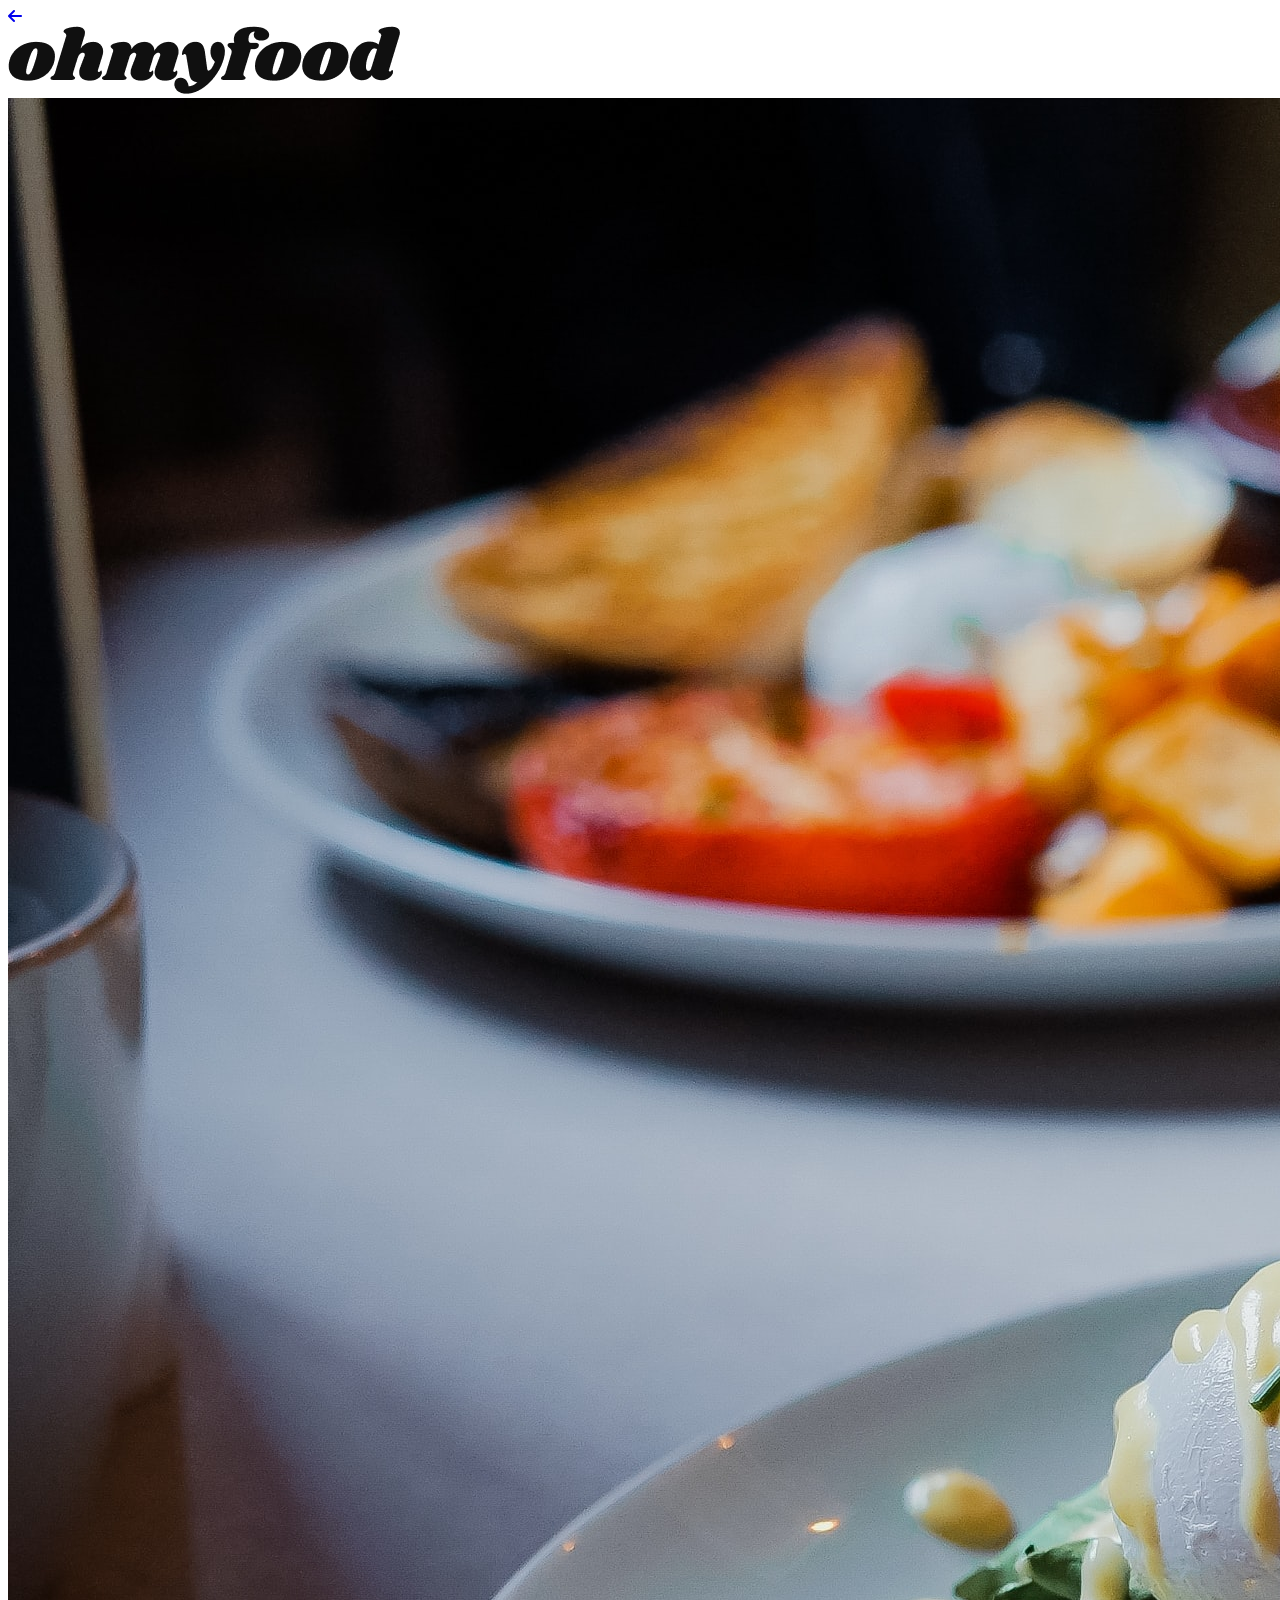
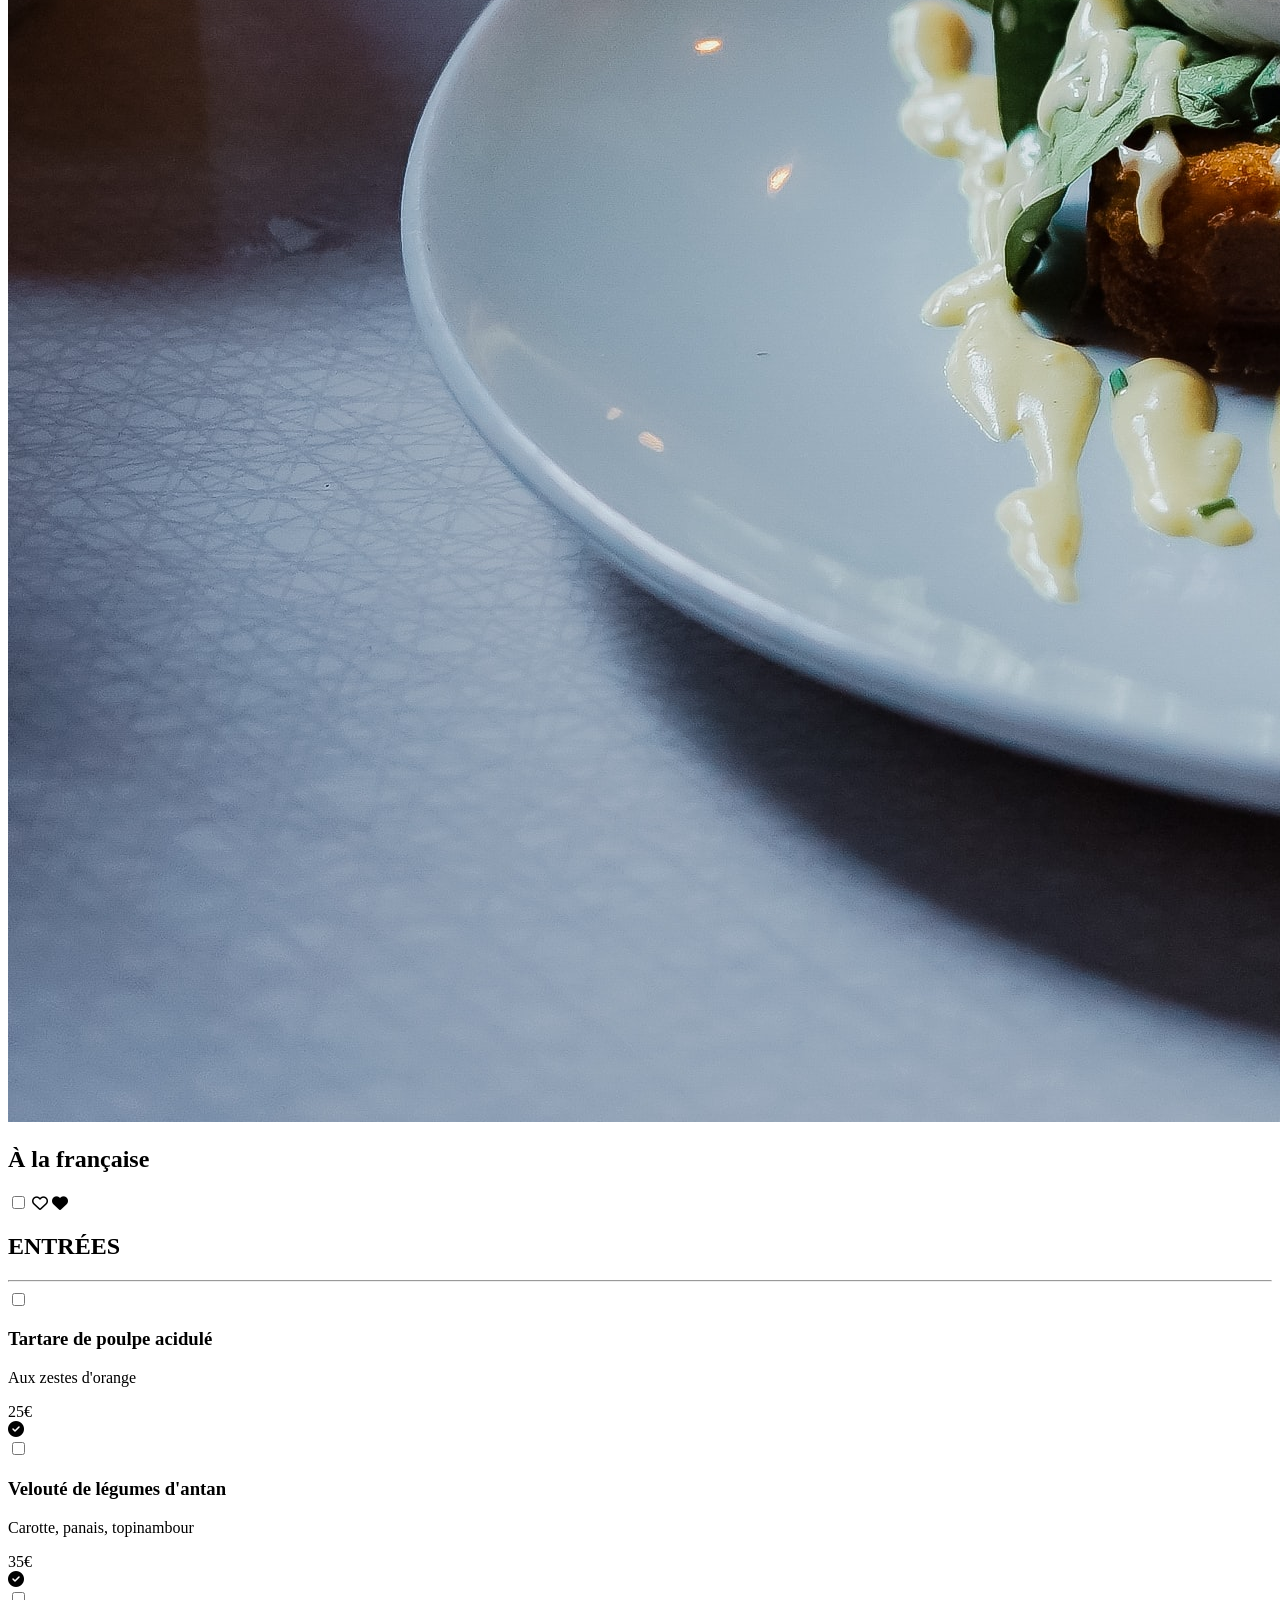
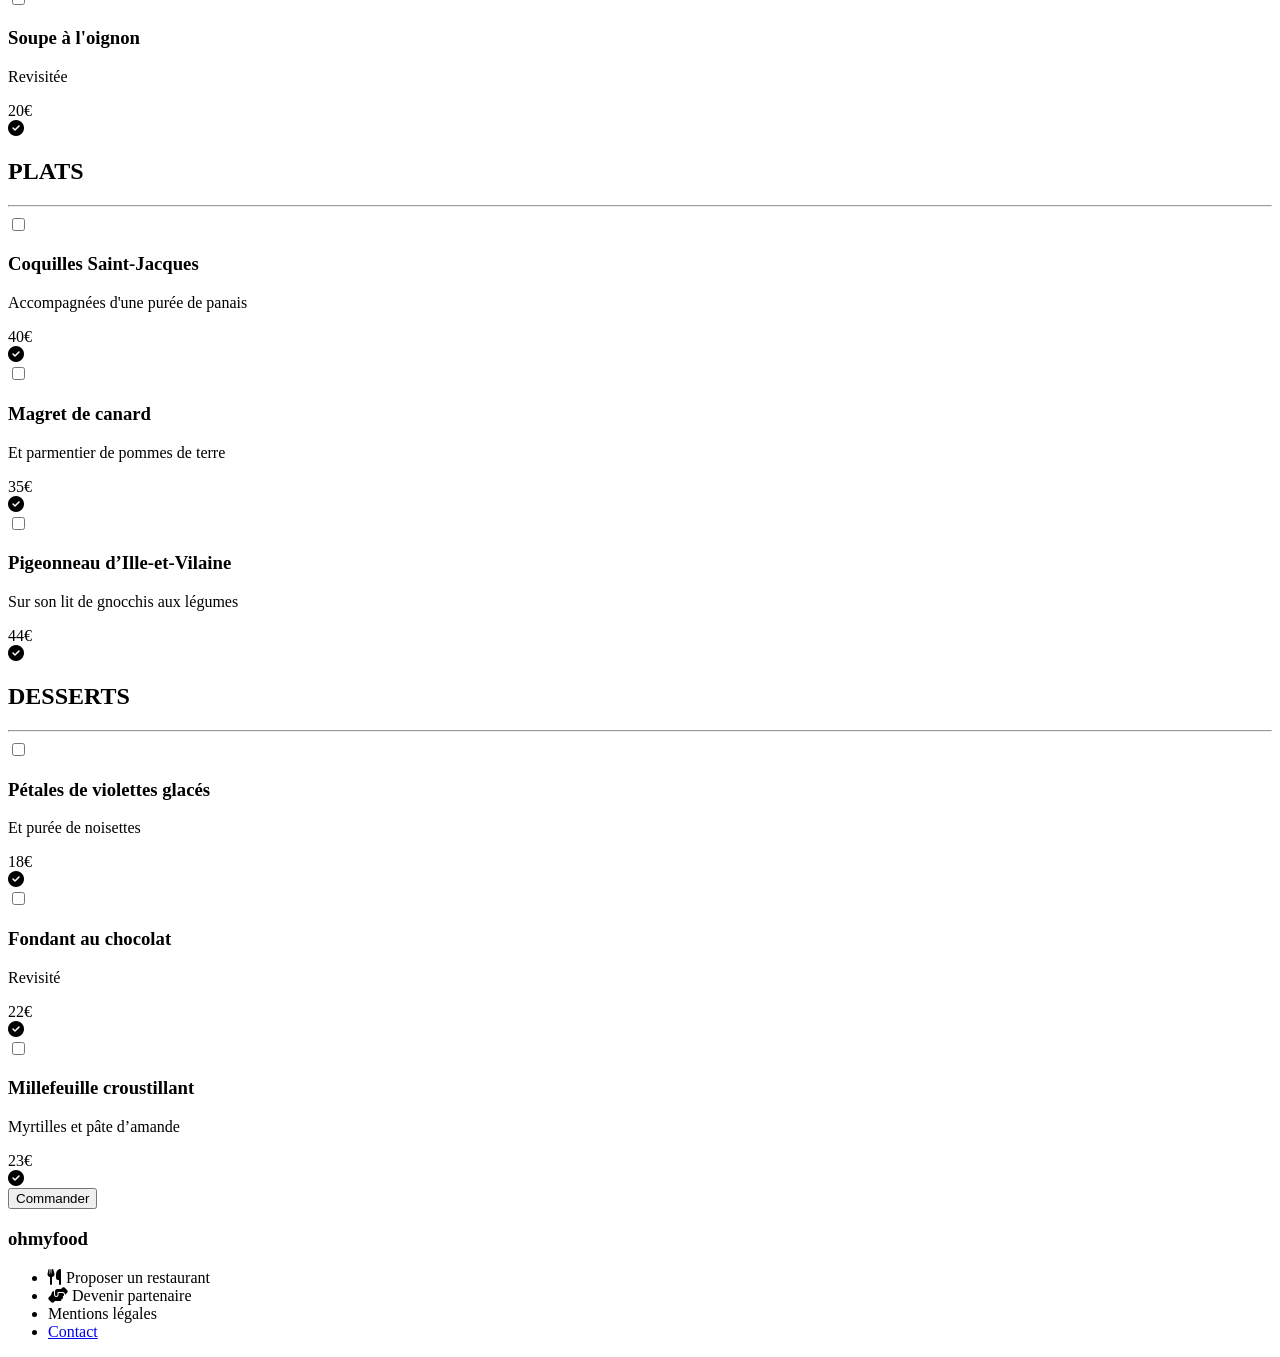
==== restaurants/ALaFrançaise.html @ 1962bb53 "vendredi" ====
<!DOCTYPE html>
<html lang="fr">
<head>
   <meta charset="UTF-8">
   <meta name="viewport" content="width=device-width, initial-scale=1.0">
   <title>OhMyFood - À la française</title>
   <link rel="preconnect" href="https://fonts.googleapis.com">
   <link rel="preconnect" href="https://fonts.gstatic.com" crossorigin>
   <link href="https://fonts.googleapis.com/css2?family=Inter:ital,opsz,wght@0,14..32,100..900;1,14..32,100..900&family=Roboto:ital,wght@0,100..900;1,100..900&display=swap" rel="stylesheet">
   <link rel="stylesheet" href="https://cdnjs.cloudflare.com/ajax/libs/font-awesome/6.2.1/css/all.min.css"
      integrity="sha512-MV7K8+y+gLIBoVD59lQIYicR65iaqukzvf/nwasF0nqhPay5w/9lJmVM2hMDcnK1OnMGCdVK+iQrJ7lzPJQd1w=="
      crossorigin="anonymous" referrerpolicy="no-referrer">
      <link rel="preconnect" href="https://fonts.googleapis.com">
   <link rel="preconnect" href="https://fonts.gstatic.com" crossorigin>
   <link href="https://fonts.googleapis.com/css2?family=Inter:ital,opsz,wght@0,14..32,100..900;1,14..32,100..900&family=Roboto:ital,wght@0,100..900;1,100..900&family=Shrikhand&display=swap" rel="stylesheet">
   <link rel="stylesheet"  href="./assets/styles/restaurants.css">
</head>

<body>
    <div class="main-container">
        <header>
           <div class="header-nav">
               <a href="/index.html" class="back-button">
                  <i class="fa-solid fa-arrow-left"></i>
               </a>
               <div class="header-logo-restaurants-page">
                 <img src="/assets/images/logo/ohmyfood.png" alt="Logo de la marque OhMyFood" class="logo">
               </div>
           </div>
        </header>
        <main>
            <div class="hero-image">
               <img src="/assets/images/restaurants/toa-heftiba-DQKerTsQwi0-unsplash.jpg" alt="Restaurant À la française" class="logo-restaurant">
            </div>
         
         <section class="menu-container">
            <header class="menu-header">
               <h1 class="title-menu"> À la française </h1> 
               <div class="card-saving">
                  <input type="checkbox" id="heart-saving" class="heart-checkbox">
                  <label for="heart-saving" class="heart-label">
                     <i class="fa-regular fa-heart empty-heart"></i>
                     <i class="fa-solid fa-heart full-heart"></i>
                  </label>
               </div>
            </header>
            
            <section class="section-menu">

               <h2 class="section-menu-title"> ENTRÉES </h2>
               <hr>
   
               <article class="menu-item">
                  <input type="checkbox" class="toggle">
                  <div class="menu-content">
                     <div class="menu-text">
                        <h3> Tartare de poulpe acidulé </h3>
                        <p> Aux zestes d'orange </p>
                     </div>
                     <div class="menu-price"> 25€ </div>
                  </div>
                  <div class="check-container">
                     <i class="fa-solid fa-circle-check icon-check"></i>
                  </div>
               </article>

               <article class="menu-item">
                  <input type="checkbox" class="toggle">
                  <div class="menu-content">
                     <div class="menu-text">
                        <h3> Velouté de légumes d'antan </h3>
                        <p> Carotte, panais, topinambour </p>
                     </div>
                     <div class="menu-price"> 35€ </div>
                  </div>
                  <div class="check-container">
                     <i class="fa-solid fa-circle-check icon-check"></i>
                  </div>
               </article>

               <article class="menu-item">
                  <input type="checkbox" class="toggle">
                  <div class="menu-content">
                     <div class="menu-text">
                        <h3> Soupe à l'oignon </h3>
                        <p> Revisitée </p>
                     </div>
                     <div class="menu-price"> 20€ </div>
                  </div>
                  <div class="check-container">
                     <i class="fa-solid fa-circle-check icon-check"></i>
                  </div>
               </article>

            </section>

            <section class="section-menu">

               <h2 class="section-menu-title"> PLATS </h2>
               <hr>

               <article class="menu-item">
                  <input type="checkbox" class="toggle">
                  <div class="menu-content">
                     <div class="menu-text">
                        <h3> Coquilles Saint-Jacques </h3>
                        <p> Accompagnées d'une purée de panais </p>
                     </div>
                     <div class="menu-price"> 40€ </div>
                  </div>
                  <div class="check-container">
                     <i class="fa-solid fa-circle-check icon-check"></i>
                  </div>
               </article>

               <article class="menu-item">
                  <input type="checkbox" class="toggle">
                  <div class="menu-content">
                     <div class="menu-text">
                        <h3> Magret de canard </h3>
                        <p> Et parmentier de pommes de terre </p>
                     </div>
                     <div class="menu-price"> 35€ </div>
                  </div>
                  <div class="check-container">
                     <i class="fa-solid fa-circle-check icon-check"></i>
                  </div>
               </article>

               <article class="menu-item">
                  <input type="checkbox" class="toggle">
                  <div class="menu-content">
                     <div class="menu-text">
                        <h3> Pigeonneau d’Ille-et-Vilaine </h3>
                        <p> Sur son lit de gnocchis aux légumes </p>
                     </div>
                     <div class="menu-price"> 44€ </div>
                  </div>
                  <div class="check-container">
                     <i class="fa-solid fa-circle-check icon-check"></i>
                  </div>
               </article>

            </section>

            <section class="section-menu">

               <h2 class="section-menu-title"> DESSERTS </h2>
               <hr>

               <article class="menu-item">
                  <input type="checkbox" class="toggle">
                  <div class="menu-content">
                     <div class="menu-text">
                        <h3> Pétales de violettes glacés </h3>
                        <p> Et purée de noisettes </p>
                     </div>
                     <div class="menu-price"> 18€ </div>
                  </div>
                  <div class="check-container">
                     <i class="fa-solid fa-circle-check icon-check"></i>
                  </div>
               </article>

               <article class="menu-item">
                  <input type="checkbox" class="toggle">
                  <div class="menu-content">
                     <div class="menu-text">
                        <h3> Fondant au chocolat </h3>
                        <p> Revisité </p>
                     </div>
                     <div class="menu-price"> 22€ </div>
                  </div>
                  <div class="check-container">
                     <i class="fa-solid fa-circle-check icon-check"></i>
                  </div>
               </article>

               <article class="menu-item">
                  <input type="checkbox" class="toggle">
                  <div class="menu-content">
                     <div class="menu-text">
                        <h3> Millefeuille croustillant </h3>
                        <p> Myrtilles et pâte d’amande </p>
                     </div>
                     <div class="menu-price"> 23€ </div>
                  </div>
                  <div class="check-container">
                     <i class="fa-solid fa-circle-check icon-check"></i>
                  </div>
               </article>

            </section>

            <div class="btn-container">
               <button class="btn"> Commander </button>
            </div>

         </section>

         </main>
         <footer class="footer">
         <div class="footer-container">
            <h3 class="footer-title">ohmyfood</h3>
            <div class="footer-links">
               <ul class="footer-groupe">
                  <li> <i class="fa-solid fa-utensils icon-footer"></i> Proposer un restaurant </li>
                  <li> <i class="fa-solid fa-handshake-angle icon-footer"></i> Devenir partenaire </li>
                  <li class="footer-mention"> Mentions légales </li>
                  <li> <a href="mailto:ohmyfood@goodfood.fr"> Contact </a> </li> 
               </ul>
            </div>
         </div>
      </footer>
    </div>
</body>
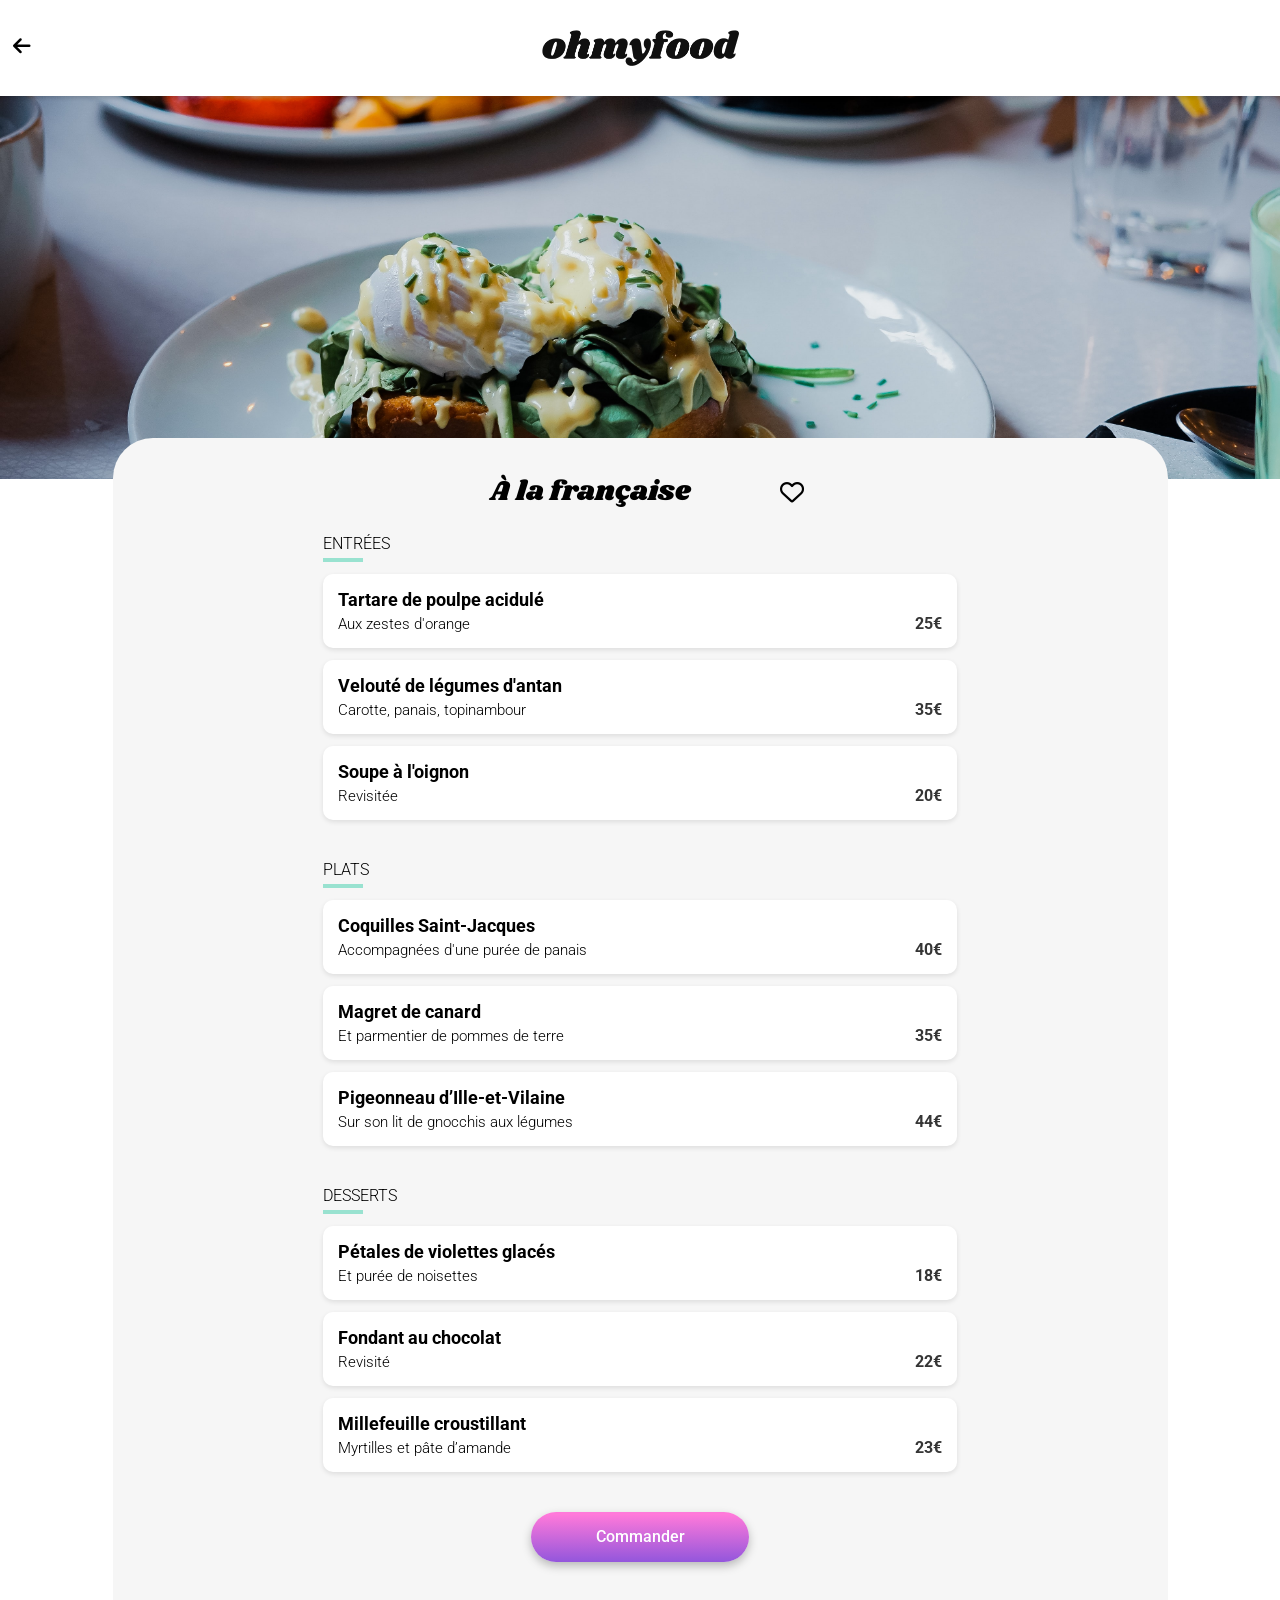
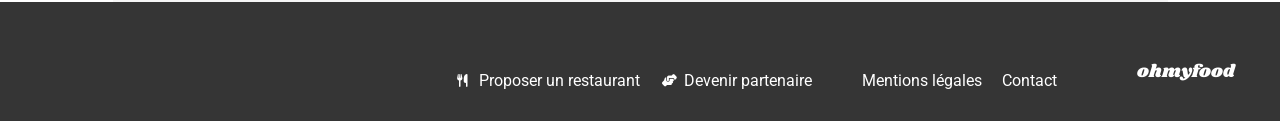
==== commit 1427dee4: "vendredi" ====
--- a/restaurants/ALaFrançaise.html
+++ b/restaurants/ALaFrançaise.html
@@ -13,7 +13,7 @@
       <link rel="preconnect" href="https://fonts.googleapis.com">
    <link rel="preconnect" href="https://fonts.gstatic.com" crossorigin>
    <link href="https://fonts.googleapis.com/css2?family=Inter:ital,opsz,wght@0,14..32,100..900;1,14..32,100..900&family=Roboto:ital,wght@0,100..900;1,100..900&family=Shrikhand&display=swap" rel="stylesheet">
-   <link rel="stylesheet"  href="./assets/styles/restaurants.css">
+   <link rel="stylesheet"  href="/assets/styles/restaurants.css">
 </head>
 
 <body>
--- a/assets/styles/restaurants.css
+++ b/assets/styles/restaurants.css
@@ -0,0 +1,577 @@
+a {
+  color: inherit;
+  text-decoration: none;
+}
+
+html, body {
+  margin: 0 auto;
+  width: 100%;
+}
+
+.main-container {
+  width: 100%;
+}
+
+* {
+  font-family: "Roboto", sans-serif;
+}
+
+.header-nav {
+  display: flex;
+  flex-direction: column;
+  justify-content: center;
+  width: 100%;
+}
+.header-nav .back-button {
+  display: flex;
+  align-items: center;
+  font-size: 20px;
+  text-decoration: none;
+  color: black;
+  position: absolute;
+  left: 13px;
+  top: 23px;
+  cursor: pointer;
+  z-index: 2;
+}
+.header-nav .header-logo,
+.header-nav .header-logo-restaurants-page {
+  display: flex;
+  justify-content: center;
+  align-items: center;
+  height: 63px;
+  box-shadow: 0px 2px 4px 0px rgba(0, 0, 0, 0.1490196078);
+  z-index: 1;
+}
+
+.logo {
+  width: 197px;
+  height: 36px;
+}
+
+.city-input {
+  display: flex;
+  background-color: #EAEAEA;
+  height: 50px;
+  justify-content: center;
+  align-items: center;
+  box-shadow: 0px 4px 4px 0px rgba(0, 0, 0, 0.2509803922);
+}
+@media screen and (min-width: 768px) {
+  .city-input {
+    box-shadow: none;
+  }
+}
+.city-input input {
+  background-color: #EAEAEA;
+  border: none;
+  font-weight: 500;
+  font-size: 16px;
+  width: 109px;
+}
+.city-input .map-pin {
+  margin-right: 17px;
+}
+.city-input input::-moz-placeholder {
+  color: #353535;
+}
+.city-input input::placeholder,
+.city-input .map-pin {
+  color: #353535;
+}
+
+/****** Responsive Design ******/
+@media screen and (min-width: 768px) {
+  .header-nav .header-logo,
+  .header-nav .header-logo-restaurants-page {
+    height: 96px;
+  }
+  .header-nav .header-logo {
+    box-shadow: none;
+  }
+  .header-nav .back-button {
+    top: 36px;
+  }
+}
+a {
+  color: inherit;
+  text-decoration: none;
+}
+
+html, body {
+  margin: 0 auto;
+  width: 100%;
+}
+
+.main-container {
+  width: 100%;
+}
+
+* {
+  font-family: "Roboto", sans-serif;
+}
+
+.btn {
+  width: 218px;
+  height: 50px;
+  line-height: 50px;
+  border-radius: 25px;
+  border: none;
+  background: linear-gradient(0deg, #9356DC 0%, #ff79da 95%);
+  box-shadow: 0px 4px 10px rgba(0, 0, 0, 0.2509803922);
+  color: #ffffff;
+  font-weight: 500;
+  font-size: 16px;
+  cursor: pointer;
+  transition: all 0.3s ease-in-out;
+}
+.btn:hover {
+  box-shadow: 0px 4px 15px rgba(0, 0, 0, 0.3490196078);
+  opacity: 0.85;
+}
+
+a {
+  color: inherit;
+  text-decoration: none;
+}
+
+html, body {
+  margin: 0 auto;
+  width: 100%;
+}
+
+.main-container {
+  width: 100%;
+}
+
+* {
+  font-family: "Roboto", sans-serif;
+}
+
+.card-saving {
+  position: absolute;
+  bottom: 30px;
+  right: 30px;
+}
+.card-saving .heart-checkbox {
+  display: none;
+}
+.card-saving .heart-checkbox:checked + .heart-label .full-heart {
+  opacity: 1;
+  transition: opacity 1s ease;
+}
+.card-saving .heart-checkbox:checked + .heart-label .empty-heart {
+  opacity: 0;
+  transition: opacity 1s ease;
+}
+.card-saving .heart-label {
+  position: relative;
+  display: inline-block;
+  width: 20px;
+  height: 20px;
+  cursor: pointer;
+}
+.card-saving .heart-label .full-heart,
+.card-saving .heart-label .empty-heart {
+  font-size: 24px;
+  position: absolute;
+  top: 0;
+  left: 0;
+  transition: opacity 1s ease;
+}
+.card-saving .heart-label .full-heart {
+  opacity: 0;
+  transition: opacity 1s ease;
+  background: linear-gradient(0deg, #9356DC 0%, #ff79da 95%);
+  -webkit-background-clip: text;
+          background-clip: text;
+  color: transparent;
+  transition: opacity 1s ease;
+}
+
+@media screen and (min-width: 768px) {
+  .card-saving .heart-label:hover .full-heart {
+    opacity: 1;
+    transition: opacity 1s ease;
+  }
+  .card-saving .heart-label:hover .empty-heart {
+    opacity: 0;
+    transition: opacity 1s ease;
+  }
+}
+a {
+  color: inherit;
+  text-decoration: none;
+}
+
+html, body {
+  margin: 0 auto;
+  width: 100%;
+}
+
+.main-container {
+  width: 100%;
+}
+
+* {
+  font-family: "Roboto", sans-serif;
+}
+
+.footer {
+  background-color: #353535;
+  color: #ffffff;
+  padding: 20px;
+}
+.footer .footer-container {
+  display: flex;
+  flex-direction: column;
+}
+.footer .footer-container .footer-title {
+  font-family: "Shrikhand", cursive;
+  font-weight: 400;
+  font-size: 18px;
+  margin-bottom: 16px;
+}
+.footer .footer-container .footer-links {
+  display: flex;
+  flex-direction: column;
+  list-style: none;
+}
+.footer .footer-container .footer-links .footer-groupe {
+  display: flex;
+  flex-direction: column;
+  padding: 0;
+  gap: 8px;
+  margin-bottom: 0;
+}
+.footer .footer-container .footer-links li {
+  display: flex;
+  align-items: center;
+  gap: 8px;
+}
+.footer .footer-container .footer-links li .icon-footer {
+  font-size: 16px;
+  width: 16px;
+  height: 16px;
+  transform: scale(0.75, 0.81);
+  display: inline-block;
+}
+.footer .footer-container .footer-links .footer-mention {
+  margin: 0px;
+}
+.footer .footer-container .footer-links .footer-groupe a {
+  margin: 0px;
+}
+
+/****** Responsive Design ******/
+@media screen and (min-width: 768px) {
+  .footer {
+    padding-top: 57px;
+  }
+  .footer .footer-container {
+    justify-content: flex-end;
+    align-items: center;
+    flex-direction: row;
+    width: 100%;
+    max-width: 1440px;
+    margin: 0 auto;
+  }
+  .footer .footer-container .footer-title {
+    order: 2;
+    margin-right: 25px;
+  }
+  .footer .footer-container .footer-links {
+    justify-content: space-between;
+    gap: 40px;
+  }
+  .footer .footer-container .footer-links .footer-groupe {
+    flex-direction: row;
+    gap: 20px;
+  }
+  .footer .footer-container .footer-links li {
+    margin: 0px;
+  }
+  .footer .footer-container .footer-links .footer-mention {
+    padding-left: 30px;
+  }
+  .footer .footer-container .footer-links .footer-groupe a {
+    padding-right: 80px;
+  }
+}
+a {
+  color: inherit;
+  text-decoration: none;
+}
+
+html, body {
+  margin: 0 auto;
+  width: 100%;
+}
+
+.main-container {
+  width: 100%;
+}
+
+* {
+  font-family: "Roboto", sans-serif;
+}
+
+a {
+  color: inherit;
+  text-decoration: none;
+}
+
+html, body {
+  margin: 0 auto;
+  width: 100%;
+}
+
+.main-container {
+  width: 100%;
+}
+
+* {
+  font-family: "Roboto", sans-serif;
+}
+
+.loader-container {
+  position: fixed;
+  top: 0;
+  left: 0;
+  width: 100vw;
+  height: 100vh;
+  background: white;
+  display: flex;
+  flex-direction: column;
+  justify-content: center;
+  align-items: center;
+  z-index: 9999;
+  animation: fadeOut 4s ease-out forwards;
+}
+.loader-container .loader {
+  display: flex;
+  gap: 20px;
+}
+.loader-container .loader i {
+  font-size: 5rem;
+  color: #9356DC;
+  animation: pulse 3s infinite ease-in-out;
+}
+
+.loader i:nth-child(1) {
+  animation-delay: 0s;
+}
+
+.loader i:nth-child(2) {
+  animation-delay: 0.25s;
+}
+
+.loader i:nth-child(3) {
+  animation-delay: 0.5s;
+}
+
+@keyframes pulse {
+  0% {
+    transform: scale(0.5);
+    opacity: 0.3;
+  }
+  50% {
+    transform: scale(1.2);
+    opacity: 1;
+  }
+  100% {
+    transform: scale(0.5);
+    opacity: 0.3;
+  }
+}
+@keyframes fadeOut {
+  0% {
+    opacity: 1;
+    visibility: visible;
+  }
+  100% {
+    opacity: 0;
+    visibility: hidden;
+  }
+}
+* {
+  margin: 0;
+  padding: 0;
+  box-sizing: border-box;
+  font-family: "Roboto", sans-serif;
+}
+
+.logo-restaurant {
+  width: 100%;
+  height: 250px;
+  -o-object-fit: cover;
+     object-fit: cover;
+}
+
+.menu-container {
+  position: relative;
+  background-color: #F6F6F6;
+  padding: 23px 13px 40px;
+  margin-top: -50px;
+  border-radius: 40px 40px 0 0;
+}
+.menu-container .menu-header {
+  position: relative;
+  display: flex;
+  justify-content: space-between;
+  align-items: center;
+  padding: 10px 0 22px;
+}
+.menu-container .menu-header .title-menu {
+  font-family: "Shrikhand", cursive;
+  font-weight: 400;
+  font-size: 28px;
+}
+.menu-container .btn-container {
+  display: flex;
+  justify-content: center;
+}
+
+@keyframes fadeIn {
+  from {
+    opacity: 0;
+    transform: translateX(-20px);
+  }
+  to {
+    opacity: 1;
+    transform: translateX(0);
+  }
+}
+.section-menu:nth-of-type(1) {
+  animation-delay: 0.5s;
+}
+
+.section-menu:nth-of-type(2) {
+  animation-delay: 1s;
+}
+
+.section-menu:nth-of-type(3) {
+  animation-delay: 1.5s;
+}
+
+.section-menu {
+  margin: 20px 0 40px;
+  opacity: 0;
+  animation: fadeIn 0.8s ease-out forwards;
+}
+.section-menu-title {
+  font-size: 16px;
+  font-weight: 300;
+  margin-bottom: 5px;
+}
+.section-menu hr {
+  margin-bottom: 12px;
+  width: 40px;
+  border: 2px solid #99e2d0;
+}
+.section-menu .menu-item {
+  display: flex;
+  align-items: center;
+  background: #ffffff;
+  padding: 15px;
+  border-radius: 10px;
+  justify-content: space-between;
+  margin-bottom: 12px;
+  box-shadow: 0 2px 5px rgba(0, 0, 0, 0.1019607843);
+  position: relative;
+  overflow: hidden;
+}
+.section-menu .menu-item .menu-content {
+  display: flex;
+  align-items: end;
+  flex-grow: 1;
+  justify-content: space-between;
+  white-space: nowrap;
+  overflow: hidden;
+  text-overflow: ellipsis;
+}
+.section-menu .menu-item .menu-content .menu-text {
+  flex: 1;
+  min-width: 0;
+}
+.section-menu .menu-item .menu-content .menu-text h3 {
+  font-size: 18px;
+  margin-bottom: 5px;
+  white-space: nowrap;
+  overflow: hidden;
+  text-overflow: ellipsis;
+}
+.section-menu .menu-item .menu-content .menu-text p {
+  font-size: 15px;
+  font-weight: 300;
+  white-space: nowrap;
+  overflow: hidden;
+  text-overflow: ellipsis;
+}
+.section-menu .menu-item .menu-content .menu-price {
+  font-weight: bold;
+  transition: margin 0.2s ease-in-out;
+  flex-shrink: 0;
+  color: #353535;
+}
+.section-menu .menu-item .check-container {
+  position: absolute;
+  right: 0;
+  top: 50%;
+  transform: translateY(-50%);
+  background-color: #99e2d0;
+  padding: 28px 20px;
+  margin-right: -60px;
+  transition: margin 0.2s ease-in-out;
+}
+.section-menu .menu-item .check-container .icon-check {
+  color: #ffffff;
+  font-size: 20px;
+}
+.section-menu .menu-item .toggle {
+  position: absolute;
+  inset: 0;
+  opacity: 0;
+  cursor: pointer;
+}
+.section-menu .menu-item .toggle:checked ~ .check-container {
+  margin-right: 0;
+}
+.section-menu .menu-item .toggle:checked ~ .menu-content .menu-price {
+  margin-right: 60px;
+}
+
+/****** Responsive Design ******/
+@media screen and (min-width: 768px) {
+  .menu-item:hover .check-container {
+    margin-right: 0;
+  }
+  .menu-item:hover .menu-price {
+    margin-right: 60px;
+  }
+  .menu-container {
+    max-width: 1055px;
+    margin: -45px auto 0;
+  }
+  .menu-container .section-menu {
+    max-width: 634px;
+    margin: 0 auto 40px;
+  }
+  .toggle {
+    pointer-events: none;
+  }
+  .logo-restaurant {
+    height: 383px;
+  }
+  .menu-header {
+    justify-content: center;
+    width: 300px;
+    margin: 0 auto;
+  }
+  .card-saving {
+    right: -10px;
+  }
+  .back-button {
+    top: 38px;
+  }
+}/*# sourceMappingURL=restaurants.css.map */
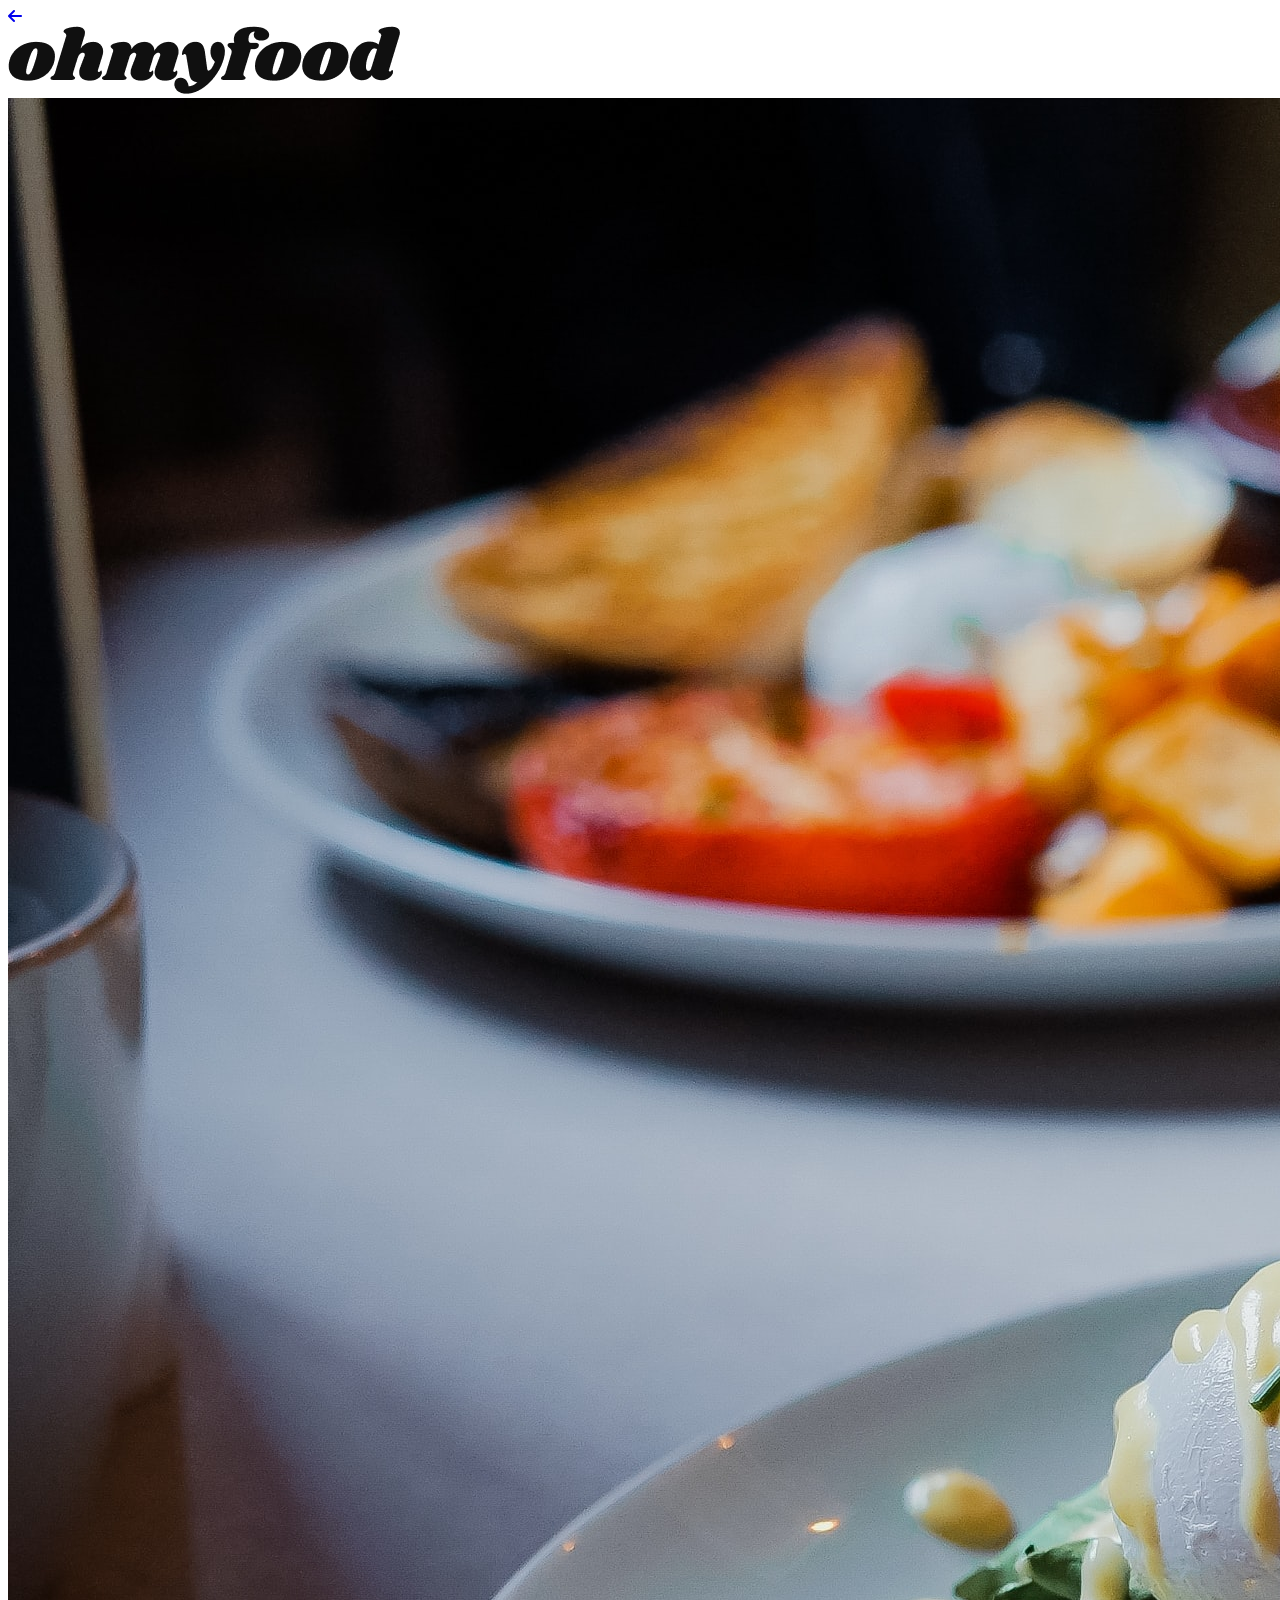
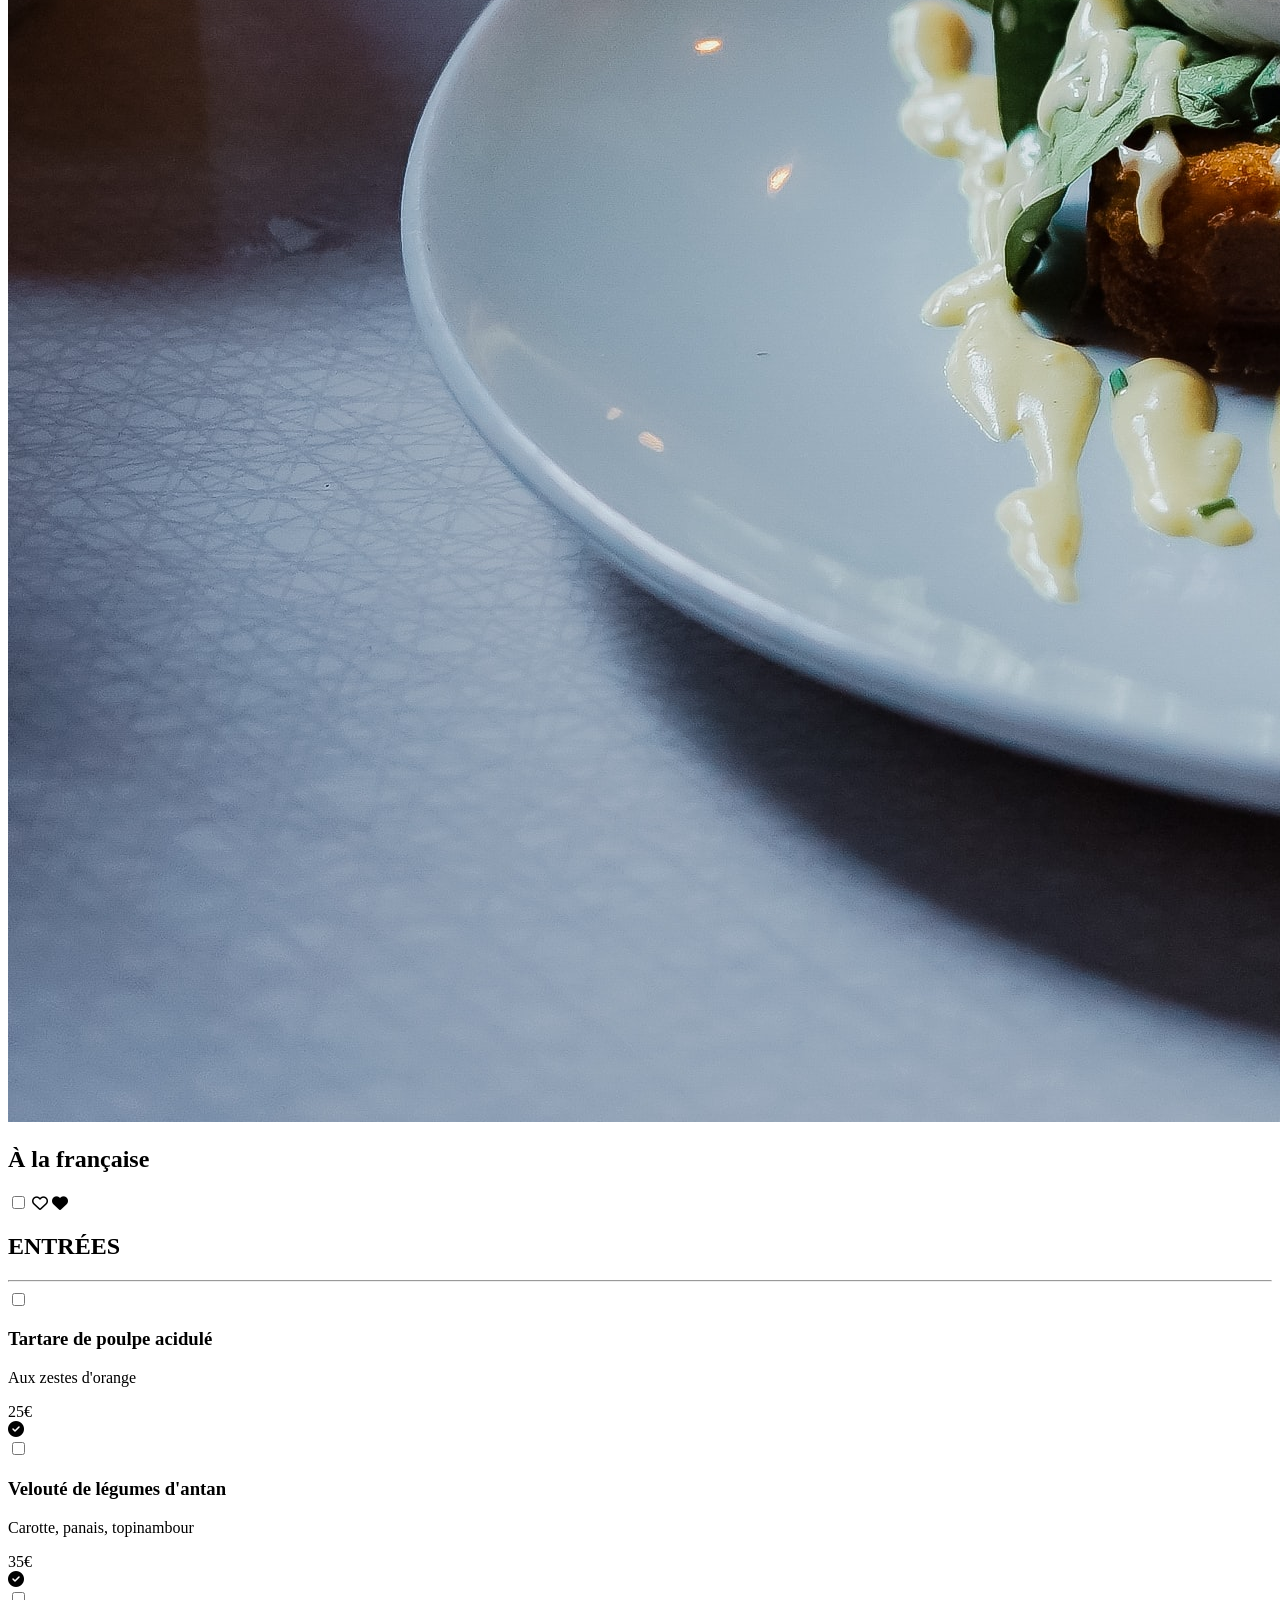
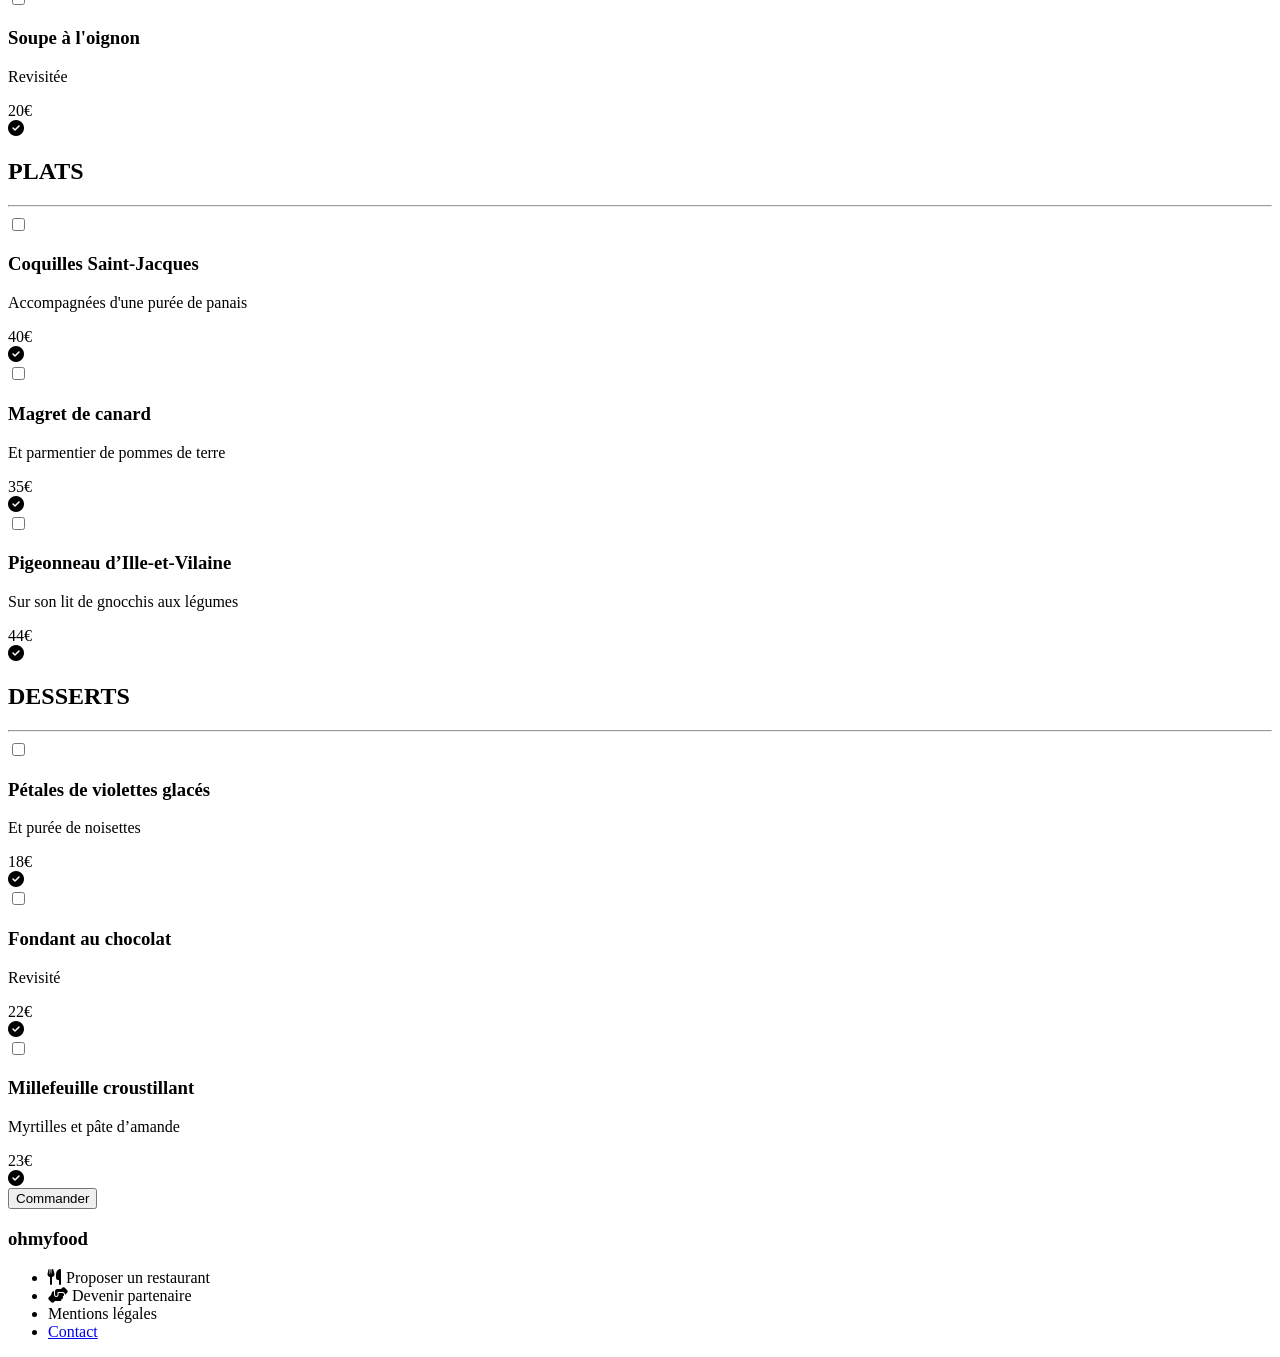
==== commit 7ae7d29e: "vendredi" ====
--- a/restaurants/ALaFrançaise.html
+++ b/restaurants/ALaFrançaise.html
@@ -13,7 +13,7 @@
       <link rel="preconnect" href="https://fonts.googleapis.com">
    <link rel="preconnect" href="https://fonts.gstatic.com" crossorigin>
    <link href="https://fonts.googleapis.com/css2?family=Inter:ital,opsz,wght@0,14..32,100..900;1,14..32,100..900&family=Roboto:ital,wght@0,100..900;1,100..900&family=Shrikhand&display=swap" rel="stylesheet">
-   <link rel="stylesheet"  href="/assets/styles/restaurants.css">
+   <link rel="stylesheet"  href="assets/styles/restaurants.css">
 </head>
 
 <body>
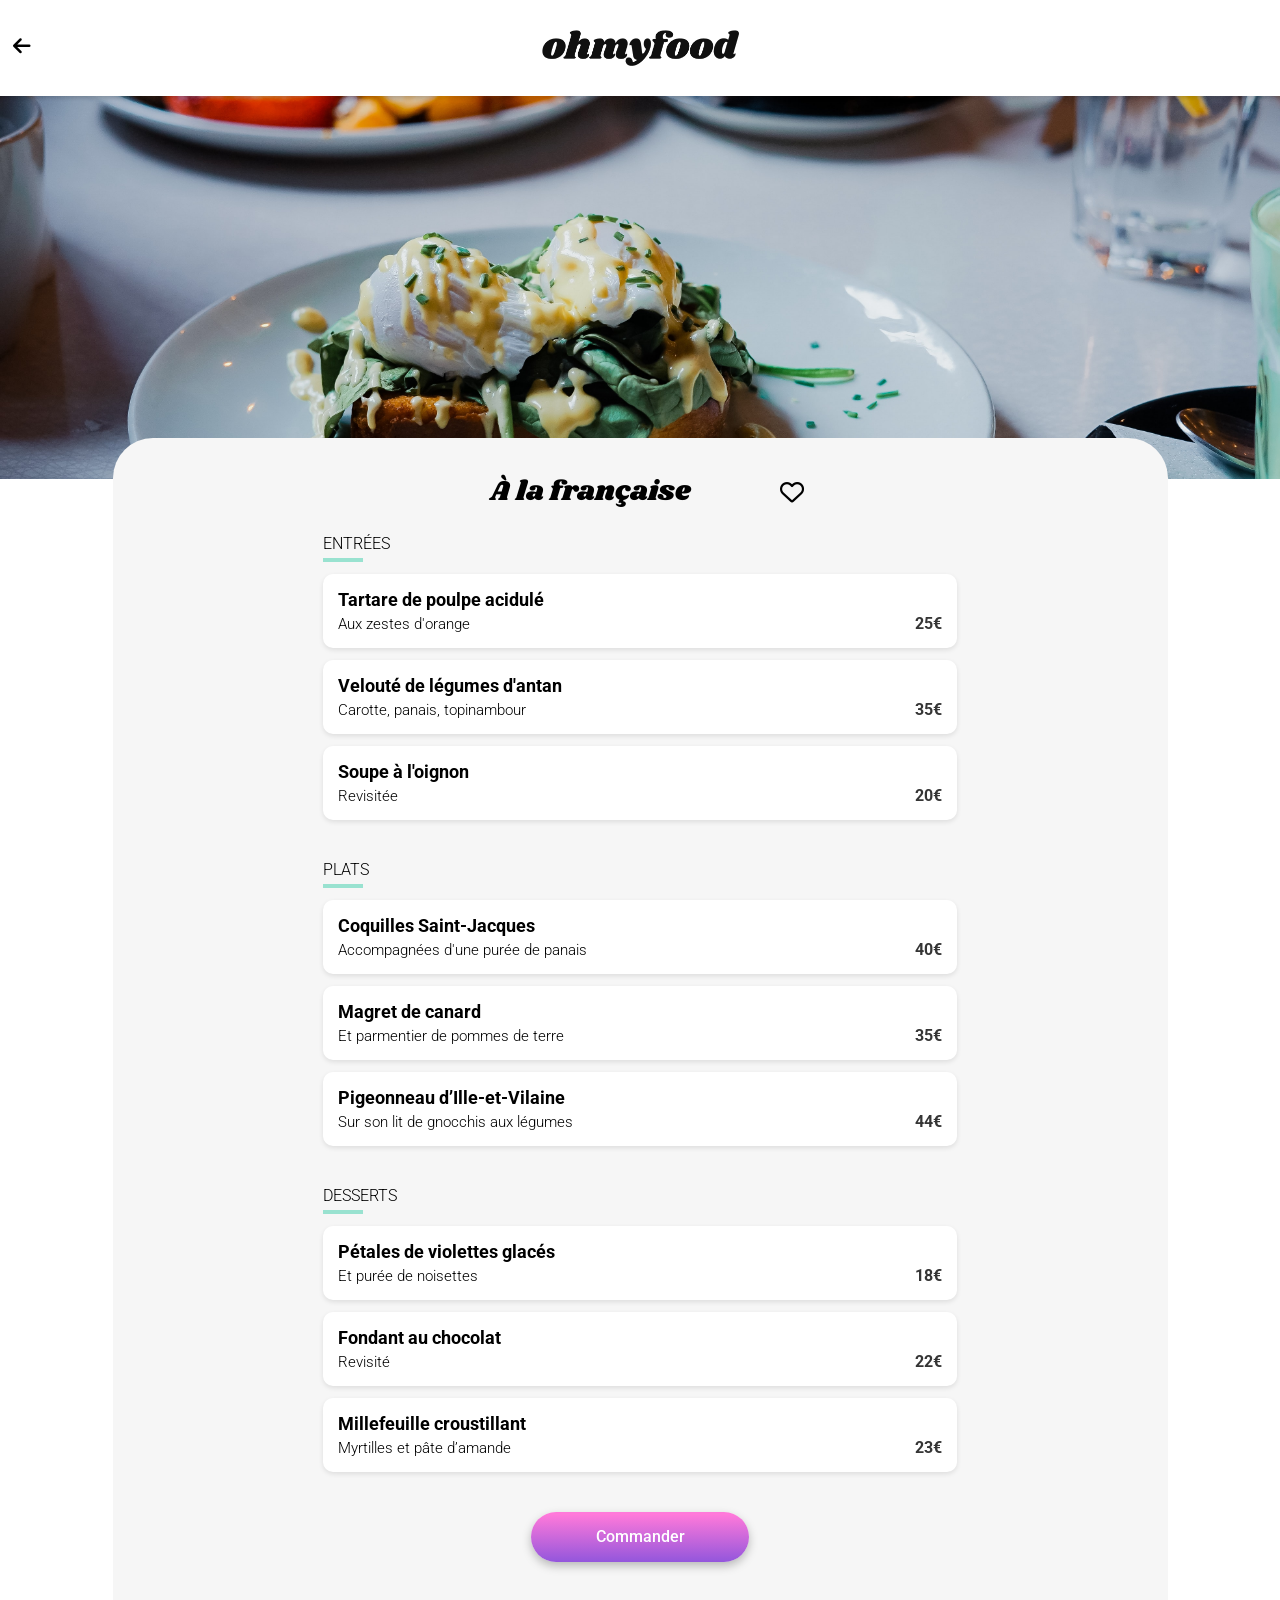
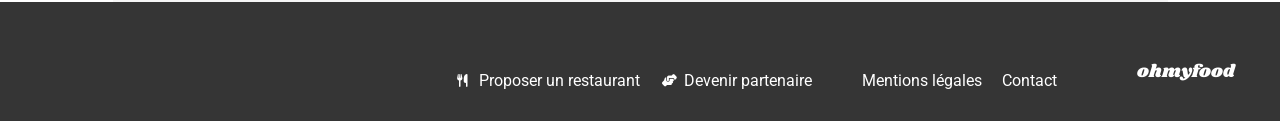
==== commit ea586e5a: "vendredi" ====
--- a/restaurants/ALaFrançaise.html
+++ b/restaurants/ALaFrançaise.html
@@ -13,7 +13,7 @@
       <link rel="preconnect" href="https://fonts.googleapis.com">
    <link rel="preconnect" href="https://fonts.gstatic.com" crossorigin>
    <link href="https://fonts.googleapis.com/css2?family=Inter:ital,opsz,wght@0,14..32,100..900;1,14..32,100..900&family=Roboto:ital,wght@0,100..900;1,100..900&family=Shrikhand&display=swap" rel="stylesheet">
-   <link rel="stylesheet"  href="assets/styles/restaurants.css">
+   <link rel="stylesheet"  href="/assets/styles/restaurants.css">
 </head>
 
 <body>
--- a/assets/styles/restaurants.css
+++ b/assets/styles/restaurants.css
@@ -0,0 +1,577 @@
+a {
+  color: inherit;
+  text-decoration: none;
+}
+
+html, body {
+  margin: 0 auto;
+  width: 100%;
+}
+
+.main-container {
+  width: 100%;
+}
+
+* {
+  font-family: "Roboto", sans-serif;
+}
+
+.header-nav {
+  display: flex;
+  flex-direction: column;
+  justify-content: center;
+  width: 100%;
+}
+.header-nav .back-button {
+  display: flex;
+  align-items: center;
+  font-size: 20px;
+  text-decoration: none;
+  color: black;
+  position: absolute;
+  left: 13px;
+  top: 23px;
+  cursor: pointer;
+  z-index: 2;
+}
+.header-nav .header-logo,
+.header-nav .header-logo-restaurants-page {
+  display: flex;
+  justify-content: center;
+  align-items: center;
+  height: 63px;
+  box-shadow: 0px 2px 4px 0px rgba(0, 0, 0, 0.1490196078);
+  z-index: 1;
+}
+
+.logo {
+  width: 197px;
+  height: 36px;
+}
+
+.city-input {
+  display: flex;
+  background-color: #EAEAEA;
+  height: 50px;
+  justify-content: center;
+  align-items: center;
+  box-shadow: 0px 4px 4px 0px rgba(0, 0, 0, 0.2509803922);
+}
+@media screen and (min-width: 768px) {
+  .city-input {
+    box-shadow: none;
+  }
+}
+.city-input input {
+  background-color: #EAEAEA;
+  border: none;
+  font-weight: 500;
+  font-size: 16px;
+  width: 109px;
+}
+.city-input .map-pin {
+  margin-right: 17px;
+}
+.city-input input::-moz-placeholder {
+  color: #353535;
+}
+.city-input input::placeholder,
+.city-input .map-pin {
+  color: #353535;
+}
+
+/****** Responsive Design ******/
+@media screen and (min-width: 768px) {
+  .header-nav .header-logo,
+  .header-nav .header-logo-restaurants-page {
+    height: 96px;
+  }
+  .header-nav .header-logo {
+    box-shadow: none;
+  }
+  .header-nav .back-button {
+    top: 36px;
+  }
+}
+a {
+  color: inherit;
+  text-decoration: none;
+}
+
+html, body {
+  margin: 0 auto;
+  width: 100%;
+}
+
+.main-container {
+  width: 100%;
+}
+
+* {
+  font-family: "Roboto", sans-serif;
+}
+
+.btn {
+  width: 218px;
+  height: 50px;
+  line-height: 50px;
+  border-radius: 25px;
+  border: none;
+  background: linear-gradient(0deg, #9356DC 0%, #ff79da 95%);
+  box-shadow: 0px 4px 10px rgba(0, 0, 0, 0.2509803922);
+  color: #ffffff;
+  font-weight: 500;
+  font-size: 16px;
+  cursor: pointer;
+  transition: all 0.3s ease-in-out;
+}
+.btn:hover {
+  box-shadow: 0px 4px 15px rgba(0, 0, 0, 0.3490196078);
+  opacity: 0.85;
+}
+
+a {
+  color: inherit;
+  text-decoration: none;
+}
+
+html, body {
+  margin: 0 auto;
+  width: 100%;
+}
+
+.main-container {
+  width: 100%;
+}
+
+* {
+  font-family: "Roboto", sans-serif;
+}
+
+.card-saving {
+  position: absolute;
+  bottom: 30px;
+  right: 30px;
+}
+.card-saving .heart-checkbox {
+  display: none;
+}
+.card-saving .heart-checkbox:checked + .heart-label .full-heart {
+  opacity: 1;
+  transition: opacity 1s ease;
+}
+.card-saving .heart-checkbox:checked + .heart-label .empty-heart {
+  opacity: 0;
+  transition: opacity 1s ease;
+}
+.card-saving .heart-label {
+  position: relative;
+  display: inline-block;
+  width: 20px;
+  height: 20px;
+  cursor: pointer;
+}
+.card-saving .heart-label .full-heart,
+.card-saving .heart-label .empty-heart {
+  font-size: 24px;
+  position: absolute;
+  top: 0;
+  left: 0;
+  transition: opacity 1s ease;
+}
+.card-saving .heart-label .full-heart {
+  opacity: 0;
+  transition: opacity 1s ease;
+  background: linear-gradient(0deg, #9356DC 0%, #ff79da 95%);
+  -webkit-background-clip: text;
+          background-clip: text;
+  color: transparent;
+  transition: opacity 1s ease;
+}
+
+@media screen and (min-width: 768px) {
+  .card-saving .heart-label:hover .full-heart {
+    opacity: 1;
+    transition: opacity 1s ease;
+  }
+  .card-saving .heart-label:hover .empty-heart {
+    opacity: 0;
+    transition: opacity 1s ease;
+  }
+}
+a {
+  color: inherit;
+  text-decoration: none;
+}
+
+html, body {
+  margin: 0 auto;
+  width: 100%;
+}
+
+.main-container {
+  width: 100%;
+}
+
+* {
+  font-family: "Roboto", sans-serif;
+}
+
+.footer {
+  background-color: #353535;
+  color: #ffffff;
+  padding: 20px;
+}
+.footer .footer-container {
+  display: flex;
+  flex-direction: column;
+}
+.footer .footer-container .footer-title {
+  font-family: "Shrikhand", cursive;
+  font-weight: 400;
+  font-size: 18px;
+  margin-bottom: 16px;
+}
+.footer .footer-container .footer-links {
+  display: flex;
+  flex-direction: column;
+  list-style: none;
+}
+.footer .footer-container .footer-links .footer-groupe {
+  display: flex;
+  flex-direction: column;
+  padding: 0;
+  gap: 8px;
+  margin-bottom: 0;
+}
+.footer .footer-container .footer-links li {
+  display: flex;
+  align-items: center;
+  gap: 8px;
+}
+.footer .footer-container .footer-links li .icon-footer {
+  font-size: 16px;
+  width: 16px;
+  height: 16px;
+  transform: scale(0.75, 0.81);
+  display: inline-block;
+}
+.footer .footer-container .footer-links .footer-mention {
+  margin: 0px;
+}
+.footer .footer-container .footer-links .footer-groupe a {
+  margin: 0px;
+}
+
+/****** Responsive Design ******/
+@media screen and (min-width: 768px) {
+  .footer {
+    padding-top: 57px;
+  }
+  .footer .footer-container {
+    justify-content: flex-end;
+    align-items: center;
+    flex-direction: row;
+    width: 100%;
+    max-width: 1440px;
+    margin: 0 auto;
+  }
+  .footer .footer-container .footer-title {
+    order: 2;
+    margin-right: 25px;
+  }
+  .footer .footer-container .footer-links {
+    justify-content: space-between;
+    gap: 40px;
+  }
+  .footer .footer-container .footer-links .footer-groupe {
+    flex-direction: row;
+    gap: 20px;
+  }
+  .footer .footer-container .footer-links li {
+    margin: 0px;
+  }
+  .footer .footer-container .footer-links .footer-mention {
+    padding-left: 30px;
+  }
+  .footer .footer-container .footer-links .footer-groupe a {
+    padding-right: 80px;
+  }
+}
+a {
+  color: inherit;
+  text-decoration: none;
+}
+
+html, body {
+  margin: 0 auto;
+  width: 100%;
+}
+
+.main-container {
+  width: 100%;
+}
+
+* {
+  font-family: "Roboto", sans-serif;
+}
+
+a {
+  color: inherit;
+  text-decoration: none;
+}
+
+html, body {
+  margin: 0 auto;
+  width: 100%;
+}
+
+.main-container {
+  width: 100%;
+}
+
+* {
+  font-family: "Roboto", sans-serif;
+}
+
+.loader-container {
+  position: fixed;
+  top: 0;
+  left: 0;
+  width: 100vw;
+  height: 100vh;
+  background: white;
+  display: flex;
+  flex-direction: column;
+  justify-content: center;
+  align-items: center;
+  z-index: 9999;
+  animation: fadeOut 4s ease-out forwards;
+}
+.loader-container .loader {
+  display: flex;
+  gap: 20px;
+}
+.loader-container .loader i {
+  font-size: 5rem;
+  color: #9356DC;
+  animation: pulse 3s infinite ease-in-out;
+}
+
+.loader i:nth-child(1) {
+  animation-delay: 0s;
+}
+
+.loader i:nth-child(2) {
+  animation-delay: 0.25s;
+}
+
+.loader i:nth-child(3) {
+  animation-delay: 0.5s;
+}
+
+@keyframes pulse {
+  0% {
+    transform: scale(0.5);
+    opacity: 0.3;
+  }
+  50% {
+    transform: scale(1.2);
+    opacity: 1;
+  }
+  100% {
+    transform: scale(0.5);
+    opacity: 0.3;
+  }
+}
+@keyframes fadeOut {
+  0% {
+    opacity: 1;
+    visibility: visible;
+  }
+  100% {
+    opacity: 0;
+    visibility: hidden;
+  }
+}
+* {
+  margin: 0;
+  padding: 0;
+  box-sizing: border-box;
+  font-family: "Roboto", sans-serif;
+}
+
+.logo-restaurant {
+  width: 100%;
+  height: 250px;
+  -o-object-fit: cover;
+     object-fit: cover;
+}
+
+.menu-container {
+  position: relative;
+  background-color: #F6F6F6;
+  padding: 23px 13px 40px;
+  margin-top: -50px;
+  border-radius: 40px 40px 0 0;
+}
+.menu-container .menu-header {
+  position: relative;
+  display: flex;
+  justify-content: space-between;
+  align-items: center;
+  padding: 10px 0 22px;
+}
+.menu-container .menu-header .title-menu {
+  font-family: "Shrikhand", cursive;
+  font-weight: 400;
+  font-size: 28px;
+}
+.menu-container .btn-container {
+  display: flex;
+  justify-content: center;
+}
+
+@keyframes fadeIn {
+  from {
+    opacity: 0;
+    transform: translateX(-20px);
+  }
+  to {
+    opacity: 1;
+    transform: translateX(0);
+  }
+}
+.section-menu:nth-of-type(1) {
+  animation-delay: 0.5s;
+}
+
+.section-menu:nth-of-type(2) {
+  animation-delay: 1s;
+}
+
+.section-menu:nth-of-type(3) {
+  animation-delay: 1.5s;
+}
+
+.section-menu {
+  margin: 20px 0 40px;
+  opacity: 0;
+  animation: fadeIn 0.8s ease-out forwards;
+}
+.section-menu-title {
+  font-size: 16px;
+  font-weight: 300;
+  margin-bottom: 5px;
+}
+.section-menu hr {
+  margin-bottom: 12px;
+  width: 40px;
+  border: 2px solid #99e2d0;
+}
+.section-menu .menu-item {
+  display: flex;
+  align-items: center;
+  background: #ffffff;
+  padding: 15px;
+  border-radius: 10px;
+  justify-content: space-between;
+  margin-bottom: 12px;
+  box-shadow: 0 2px 5px rgba(0, 0, 0, 0.1019607843);
+  position: relative;
+  overflow: hidden;
+}
+.section-menu .menu-item .menu-content {
+  display: flex;
+  align-items: end;
+  flex-grow: 1;
+  justify-content: space-between;
+  white-space: nowrap;
+  overflow: hidden;
+  text-overflow: ellipsis;
+}
+.section-menu .menu-item .menu-content .menu-text {
+  flex: 1;
+  min-width: 0;
+}
+.section-menu .menu-item .menu-content .menu-text h3 {
+  font-size: 18px;
+  margin-bottom: 5px;
+  white-space: nowrap;
+  overflow: hidden;
+  text-overflow: ellipsis;
+}
+.section-menu .menu-item .menu-content .menu-text p {
+  font-size: 15px;
+  font-weight: 300;
+  white-space: nowrap;
+  overflow: hidden;
+  text-overflow: ellipsis;
+}
+.section-menu .menu-item .menu-content .menu-price {
+  font-weight: bold;
+  transition: margin 0.2s ease-in-out;
+  flex-shrink: 0;
+  color: #353535;
+}
+.section-menu .menu-item .check-container {
+  position: absolute;
+  right: 0;
+  top: 50%;
+  transform: translateY(-50%);
+  background-color: #99e2d0;
+  padding: 28px 20px;
+  margin-right: -60px;
+  transition: margin 0.2s ease-in-out;
+}
+.section-menu .menu-item .check-container .icon-check {
+  color: #ffffff;
+  font-size: 20px;
+}
+.section-menu .menu-item .toggle {
+  position: absolute;
+  inset: 0;
+  opacity: 0;
+  cursor: pointer;
+}
+.section-menu .menu-item .toggle:checked ~ .check-container {
+  margin-right: 0;
+}
+.section-menu .menu-item .toggle:checked ~ .menu-content .menu-price {
+  margin-right: 60px;
+}
+
+/****** Responsive Design ******/
+@media screen and (min-width: 768px) {
+  .menu-item:hover .check-container {
+    margin-right: 0;
+  }
+  .menu-item:hover .menu-price {
+    margin-right: 60px;
+  }
+  .menu-container {
+    max-width: 1055px;
+    margin: -45px auto 0;
+  }
+  .menu-container .section-menu {
+    max-width: 634px;
+    margin: 0 auto 40px;
+  }
+  .toggle {
+    pointer-events: none;
+  }
+  .logo-restaurant {
+    height: 383px;
+  }
+  .menu-header {
+    justify-content: center;
+    width: 300px;
+    margin: 0 auto;
+  }
+  .card-saving {
+    right: -10px;
+  }
+  .back-button {
+    top: 38px;
+  }
+}/*# sourceMappingURL=restaurants.css.map */
